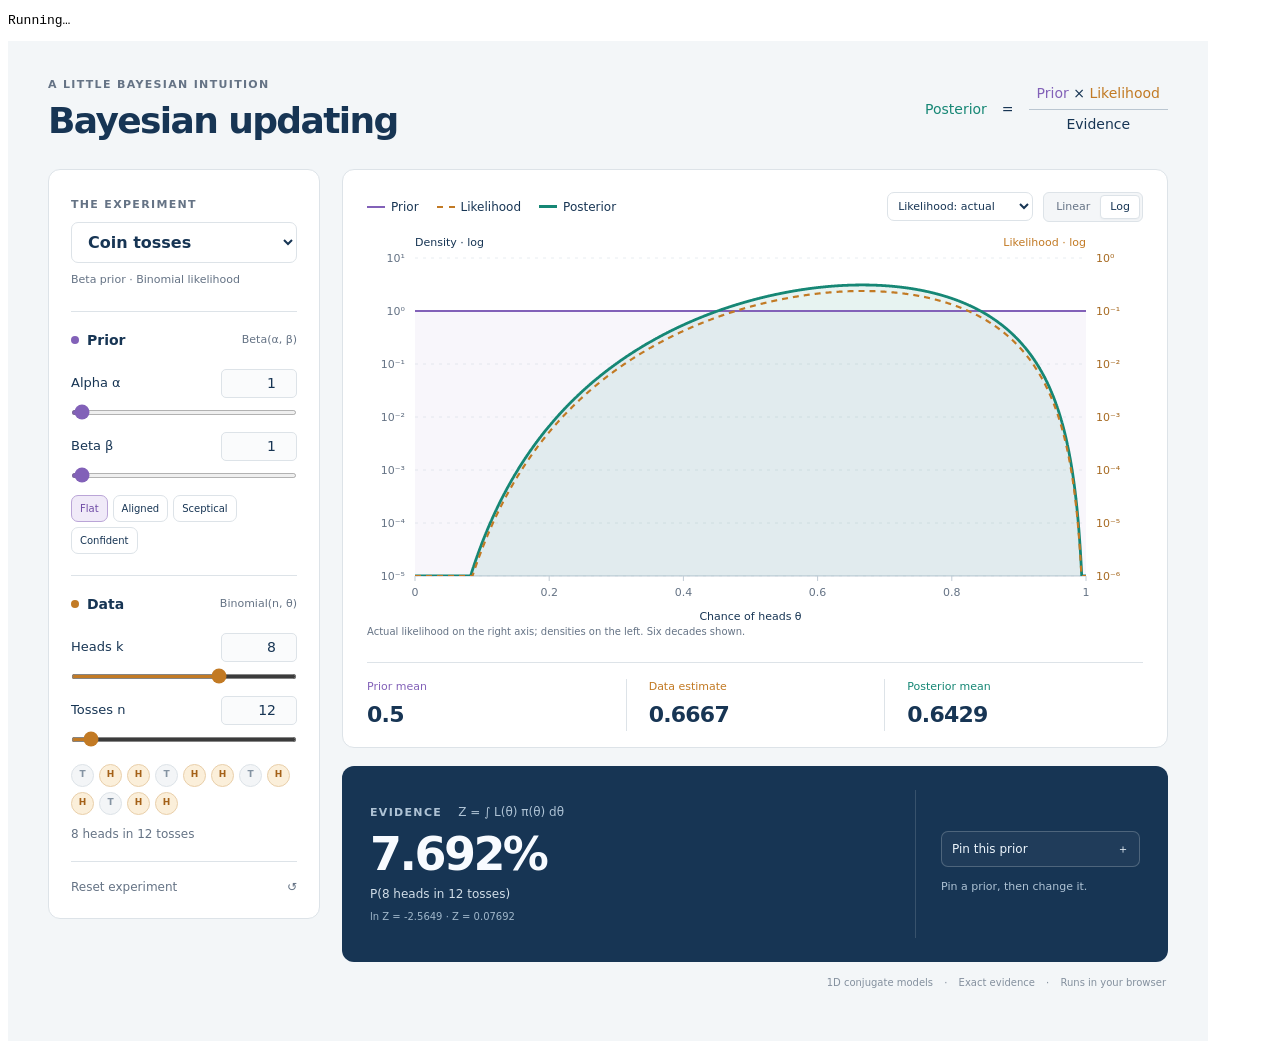
==== tests/index.html @ ef3b1e68 "Add interactive Bayesian updating demonstrator" ====
<!doctype html>
<html lang="en"><head><meta charset="utf-8"><title>Bayesian widget checks</title><script src="../math.js"></script></head>
<body><pre id="result">Running…</pre><iframe id="app" src="../index.html" style="width:1200px;height:1000px;border:0"></iframe>
<script>
"use strict";
let count=0;
const errors=[];
window.addEventListener("error",e=>errors.push(e.message));
const assert=(ok,message)=>{if(!ok)throw Error(message);count++;};
const close=(a,b,message)=>assert(Math.abs(a-b)<2e-9*Math.max(1,Math.abs(b)),`${message}: ${a} vs ${b}`);
const pause=()=>new Promise(r=>setTimeout(r,80));
const frame=document.getElementById("app");
const loaded=new Promise(r=>frame.addEventListener("load",r,{once:true}));
async function run(){
  const cases=await (await fetch("reference.json")).json();
  for(const c of cases){
    const m=Bayes.model(c.family,c.prior,c.data);
    close(m.logZ,c.logZ,c.family+" evidence against SciPy");
    close(m.priorLog(c.x),c.priorLog,c.family+" prior against SciPy");
    close(m.posteriorLog(c.x),c.posteriorLog,c.family+" posterior against SciPy");
    close(m.likelihoodLog(c.x),c.likelihoodLog,c.family+" likelihood against SciPy");
    close(m.posteriorLog(c.x),m.priorLog(c.x)+m.likelihoodLog(c.x)-m.logZ,c.family+" Bayes identity");
  }
  // Independent quadrature of the normalized curves and prior × likelihood.
  const integrate=(fn,a,b)=>{
    const n=20000,h=(b-a)/n;let sum=0;
    for(let i=0;i<n;i++)sum+=Math.exp(fn(a+(i+.5)*h));
    return sum*h;
  };
  for(const c of cases.filter((_,i)=>[0,4,5,9,12].includes(i))){
    const m=Bayes.model(c.family,c.prior,c.data),[a,b]=m.bounds;
    for(const [name,fn] of [["prior",m.priorLog],["posterior",m.posteriorLog],["likelihood",m.likelihoodDensityLog]]){
      assert(Math.abs(integrate(fn,a,b)-1)<.0001,c.family+" normalized "+name);
    }
    assert(Math.abs(integrate(x=>m.priorLog(x)+m.likelihoodLog(x),a,b)/Math.exp(m.logZ)-1)<.0001,c.family+" integrated evidence");
  }
  for(let n=1;n<=15;n++){
    for(let k=0;k<=n;k++)close(Math.exp(Bayes.model("beta",{a:1,b:1},{k,n}).logZ),1/(n+1),"Uniform-prior predictive count");
  }
  assert(Bayes.betaLog(0,.1,1)===Infinity,"Beta singular boundary");
  close(Bayes.betaLog(0,1,1),0,"Uniform beta endpoint");
  assert(Bayes.gammaLog(0,.1,1)===Infinity,"Gamma singular boundary");
  await loaded;await pause();
  const w=frame.contentWindow,d=w.document,$=id=>d.getElementById(id);
  w.addEventListener("error",e=>errors.push(e.message));
  const change=(id,value,type="change")=>{const e=$(id);e.value=value;e.dispatchEvent(new w.Event(type,{bubbles:true}));};
  const click=id=>$(id).click();
  const validPlot=()=>{
    assert($("plot").querySelectorAll("path").length>=5,"Plot rendered");
    for(const path of $("plot").querySelectorAll("path"))assert(!/NaN|Infinity|undefined/.test(path.getAttribute("d")),"Finite SVG path");
    assert(!d.documentElement.scrollWidth || d.documentElement.scrollWidth<=frame.clientWidth+1,"No horizontal page overflow");
  };
  assert($("evidence").textContent==="7.692%","Default count evidence");validPlot();
  click("pin");await pause();assert($("comparison").textContent.includes("1×"),"Pinned evidence initially equal");
  d.querySelector('[data-preset="aligned"]').click();await pause();
  assert(!$("comparison").textContent.includes("1×"),"Changed prior changes evidence ratio");
  const firstEvidence=$("evidence").textContent;
  change("likelihood-scale","actual");await pause();
  assert($("evidence").textContent===firstEvidence,"Display scaling leaves evidence unchanged");validPlot();
  change("data-n",3,"input");await pause();
  assert($("data-k").value==="3"&&$("data-k-range").max==="3","Heads clamp to reduced trial count");
  change("data-n",0,"change");assert($("data-n").value==="1","Invalid count clamps on commit");
  const beforeEmpty=$("evidence").textContent;
  change("data-n","","input");assert($("evidence").textContent===beforeEmpty,"Empty numeric input preserves state");
  change("data-n","","change");assert($("data-n").value==="1","Empty numeric input restores on commit");
  for(const family of ["beta","gamma","normal"]){
    change("model",family);await pause();
    assert($("pinned-key").hidden,"Model switch clears incompatible pinned prior");
    for(const preset of ["broad","aligned","sceptical","confident"]){
      d.querySelector(`[data-preset="${preset}"]`).click();await pause();validPlot();
      for(const input of d.querySelectorAll('input[type="number"]'))assert(input.validity.valid,"Preset inputs valid: "+input.id+"="+input.value);
    }
    if(family==="beta") {change("prior-a",.1,"input");change("data-k",0,"input");}
    if(family==="gamma") {change("prior-a",.1,"input");change("data-k",0,"input");}
    if(family==="normal") {change("prior-sd",.1,"input");change("prior-mean",-10,"input");change("data-y",5,"input");change("data-se",.05,"input");}
    await pause();validPlot();
    if(family==="normal")assert($("evidence").textContent.includes("10")&&!$("evidence").textContent.includes("0 ×"),"Extreme evidence avoids underflow");
    for(const mode of ["density","actual"]){
      change("likelihood-scale",mode);
      for(const scale of ["linear","log"]){click(scale);await pause();validPlot();}
    }
    click("pin");await pause();validPlot();
    click("unpin");assert($("pinned-key").hidden,"Clear pinned prior");
    click("reset");await pause();validPlot();
    frame.style.width="375px";await pause();validPlot();
    frame.style.width="1200px";await pause();
  }
  assert(!errors.length,"No JavaScript errors: "+errors.join("; "));
  document.body.dataset.result="passed";
  document.getElementById("result").textContent=`${count} checks passed (SciPy references, integration, UI, responsive layout).`;
}
run().catch(e=>{document.body.dataset.result="failed";document.getElementById("result").textContent=e.stack;});
</script></body></html>
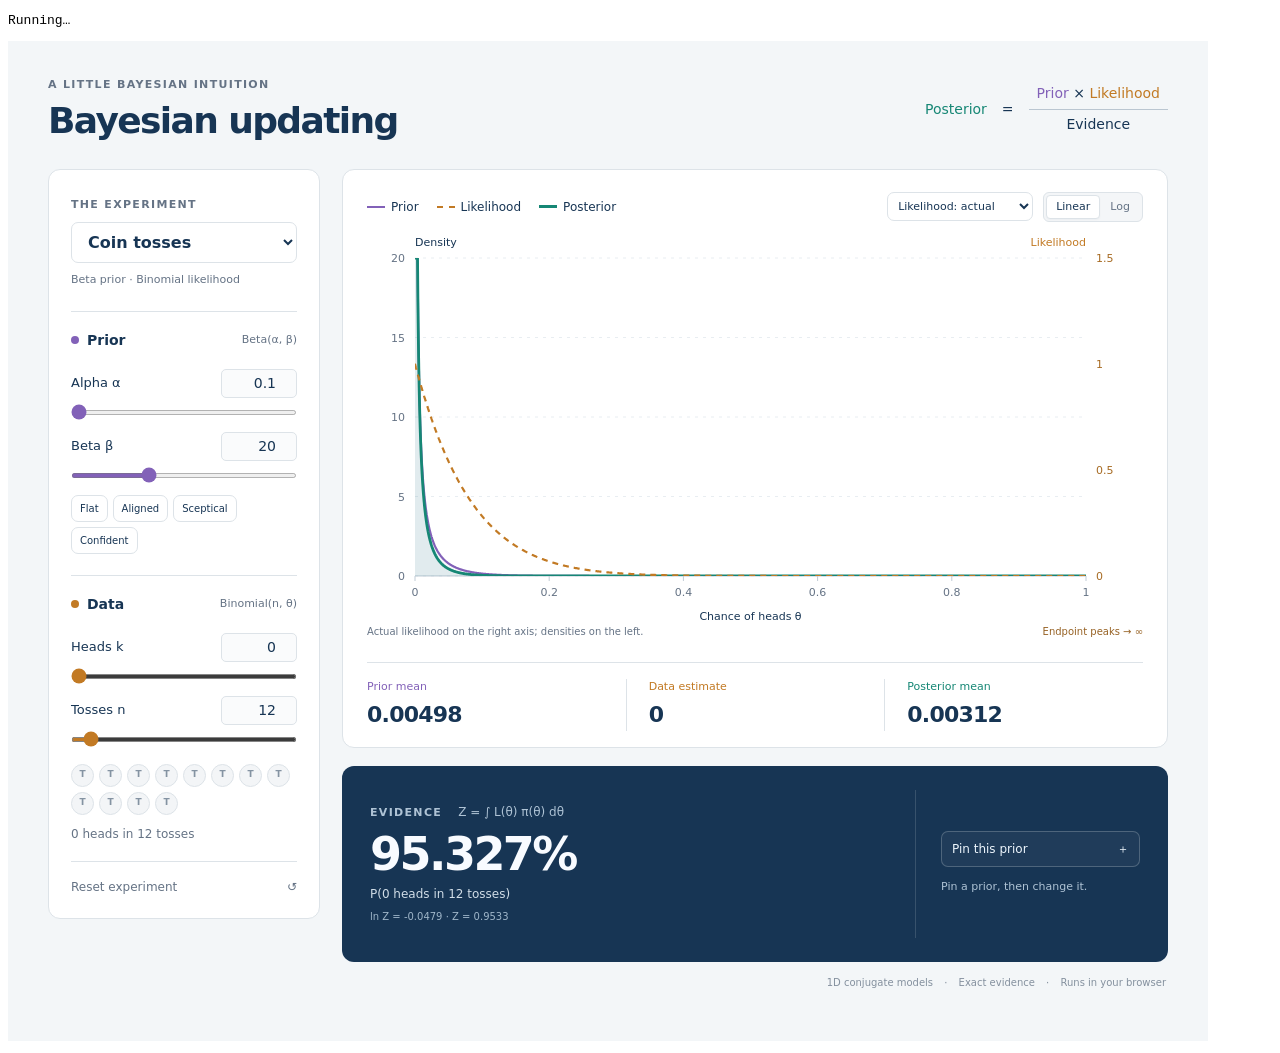
==== commit b942414d: "Fix stale prior mean in noisy measurement and expand UI checks" ====
--- a/tests/index.html
+++ b/tests/index.html
@@ -45,11 +45,48 @@
   w.addEventListener("error",e=>errors.push(e.message));
   const change=(id,value,type="change")=>{const e=$(id);e.value=value;e.dispatchEvent(new w.Event(type,{bubbles:true}));};
   const click=id=>$(id).click();
+  const displayedMeans=()=>[...d.querySelectorAll(".distribution-stats strong")].map(e=>Number(e.textContent.replaceAll(",","")));
+  const checkMeans=(prior,estimate,posterior)=>{
+    const actual=displayedMeans();
+    [prior,estimate,posterior].forEach((expected,i)=>assert(Math.abs(actual[i]-expected)<=.0005*Math.max(1,Math.abs(expected)),`Displayed statistic ${i}: ${actual[i]} vs ${expected}`));
+  };
+  const uniqueIDs=()=>{
+    const ids=[...d.querySelectorAll("[id]")].map(e=>e.id);
+    assert(new Set(ids).size===ids.length,"All controls and readouts have unique IDs");
+  };
+  const checkCurrentStats=family=>{
+    const v=id=>$(id).valueAsNumber;
+    let prior,estimate,posterior;
+    if(family==="beta"){
+      const a=v("prior-a"),b=v("prior-b"),k=v("data-k"),n=v("data-n");
+      prior=a/(a+b);estimate=k/n;posterior=(a+k)/(a+b+n);
+    }else if(family==="gamma"){
+      const a=v("prior-a"),s=v("prior-scale"),k=v("data-k"),t=v("data-t");
+      prior=a*s;estimate=k/t;posterior=(a+k)*s/(1+s*t);
+    }else{
+      const mean=v("prior-mean"),sd=v("prior-sd"),y=v("data-y"),se=v("data-se");
+      prior=mean;estimate=y;posterior=(se**2*mean+sd**2*y)/(sd**2+se**2);
+    }
+    checkMeans(prior,estimate,posterior);
+    for(const input of d.querySelectorAll('input[type="number"]')){
+      assert(input.validity.valid,"Valid numeric control: "+input.id);
+      assert(input.valueAsNumber===$(input.id+"-range").valueAsNumber,"Input and slider agree: "+input.id);
+    }
+  };
   const validPlot=()=>{
     assert($("plot").querySelectorAll("path").length>=5,"Plot rendered");
     for(const path of $("plot").querySelectorAll("path"))assert(!/NaN|Infinity|undefined/.test(path.getAttribute("d")),"Finite SVG path");
     assert(!d.documentElement.scrollWidth || d.documentElement.scrollWidth<=frame.clientWidth+1,"No horizontal page overflow");
   };
+  // Reproduce the reported stale readout before exercising any other controls.
+  change("model","normal");await pause();
+  checkMeans(0,2,72/37);uniqueIDs();
+  change("prior-mean",-2,"input");await pause();
+  checkMeans(-2,2,70/37);
+  change("prior-mean-range",1.5,"input");await pause();
+  checkMeans(1.5,2,73.5/37);
+  assert($("prior-mean").value==="1.5","Mean slider updates its numeric input");
+  change("model","beta");await pause();
   assert($("evidence").textContent==="7.692%","Default count evidence");validPlot();
   click("pin");await pause();assert($("comparison").textContent.includes("1×"),"Pinned evidence initially equal");
   d.querySelector('[data-preset="aligned"]').click();await pause();
@@ -65,9 +102,12 @@
   change("data-n","","change");assert($("data-n").value==="1","Empty numeric input restores on commit");
   for(const family of ["beta","gamma","normal"]){
     change("model",family);await pause();
+    uniqueIDs();checkCurrentStats(family);
+    if(family==="gamma")assert(d.querySelector('[data-preset="broad"]').getAttribute("aria-pressed")==="false","Gamma default is not the broad preset");
     assert($("pinned-key").hidden,"Model switch clears incompatible pinned prior");
     for(const preset of ["broad","aligned","sceptical","confident"]){
       d.querySelector(`[data-preset="${preset}"]`).click();await pause();validPlot();
+      uniqueIDs();checkCurrentStats(family);
       for(const input of d.querySelectorAll('input[type="number"]'))assert(input.validity.valid,"Preset inputs valid: "+input.id+"="+input.value);
     }
     if(family==="beta") {change("prior-a",.1,"input");change("data-k",0,"input");}
@@ -82,6 +122,32 @@
     click("pin");await pause();validPlot();
     click("unpin");assert($("pinned-key").hidden,"Clear pinned prior");
     click("reset");await pause();validPlot();
+    checkCurrentStats(family);
+    // Exercise every numeric control through both input methods and its bounds.
+    const controls=[...d.querySelectorAll('input[type="number"]')].map(e=>e.id);
+    for(const id of controls){
+      const input=$(id),min=Number(input.min),max=Number(input.max),step=Number(input.step);
+      const middle=Number((min+Math.round((max-min)/2/step)*step).toFixed(8));
+      for(const [target,value] of [[id,min],[id+"-range",middle],[id,max]]){
+        change(target,value,target===id?"change":"input");await pause();
+        checkCurrentStats(family);validPlot();
+      }
+    }
+    click("reset");await pause();
+    // A pinned prior stays fixed while both evidences use the new data.
+    click("pin");
+    const pinnedInputs=family==="beta"?{a:1,b:1}:family==="gamma"?{a:2,scale:2}:{mean:0,sd:3};
+    if(family==="normal")change("prior-mean",1,"change");else change("prior-a",3,"change");
+    if(family==="normal")change("data-y",1.5,"change");else change("data-k",4,"change");
+    await pause();
+    const activeInputs=family==="beta"?{a:3,b:1}:family==="gamma"?{a:3,scale:2}:{mean:1,sd:3};
+    const activeData=family==="beta"?{k:4,n:12}:family==="gamma"?{k:4,t:2}:{y:1.5,se:.5};
+    const activeModel=Bayes.model(family,activeInputs,activeData),pinnedModel=Bayes.model(family,pinnedInputs,activeData);
+    const ratio=Number($("comparison").querySelector(".comparison-ratio").textContent.replace("×",""));
+    assert(Math.abs(ratio/Math.exp(activeModel.logZ-pinnedModel.logZ)-1)<.0005,"Pinned comparison follows current data");
+    const shownLogZ=Number($("log-evidence").textContent.match(/ln Z = ([^ ·]+)/)[1]);
+    assert(Math.abs(shownLogZ-activeModel.logZ)<.000051,"Evidence readout follows parameters");
+    click("reset");await pause();
     frame.style.width="375px";await pause();validPlot();
     frame.style.width="1200px";await pause();
   }
